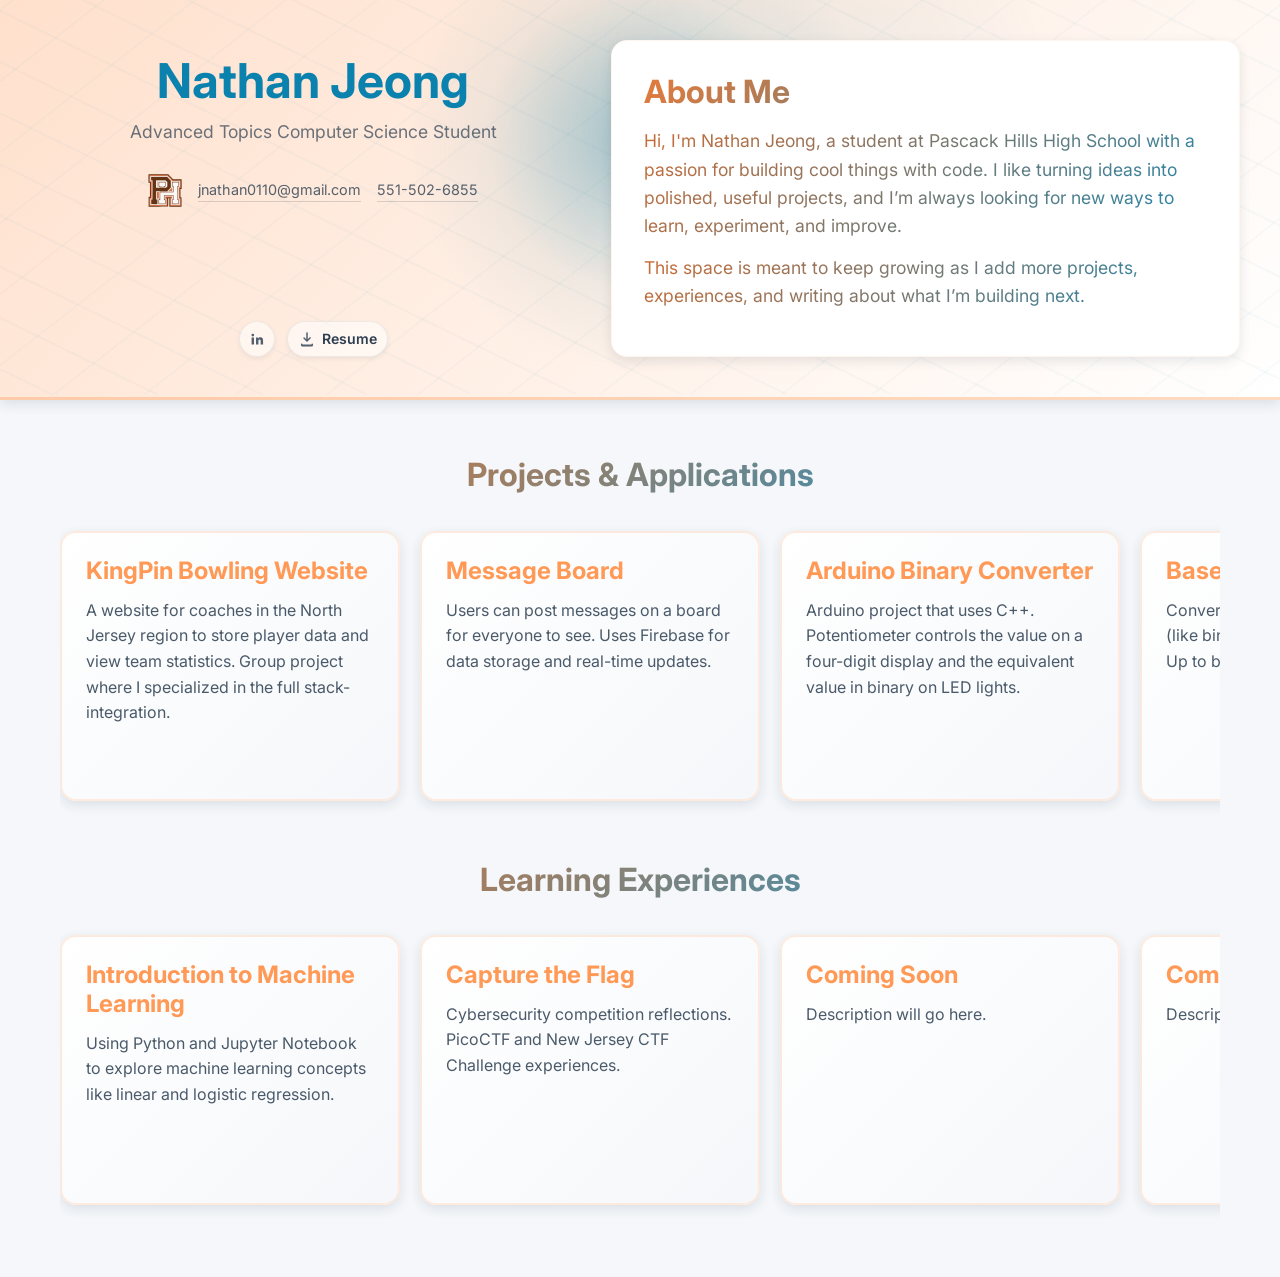
==== index.html @ 11da19f2 "Add files via upload" ====
<!DOCTYPE html>
<html lang="en">
<head>
    <meta charset="UTF-8">
    <meta name="viewport" content="width=device-width, initial-scale=1.0">
    <title>Nathan Jeong | Portfolio</title>
    <link rel="stylesheet" href="shared.css">
    <link rel="stylesheet" href="style.css">
</head>
<body>

    <header class="site-header">
        <div class="site-header-content">
            <div class="site-header-copy">
                <h1>Nathan Jeong</h1>
                <p>Advanced Topics Computer Science Student</p>
                <div class="header-contact-row">
                    <img class="school-line-icon" src="pascackhills.svg" alt="Pascack Hills logo" />
                    <a class="header-contact-link" href="mailto:jnathan0110@gmail.com">jnathan0110@gmail.com</a>
                    <a class="header-contact-link" href="tel:+15515026855">551-502-6855</a>
                </div>
                <div class="header-actions">
                    <a class="header-linkedin" href="https://www.linkedin.com/in/nathan-jeong-464691283/" target="_blank" rel="noreferrer" aria-label="Open LinkedIn profile">
                        <svg viewBox="0 0 24 24" role="img" aria-hidden="true" focusable="false">
                            <path d="M6.4 8.6a1.8 1.8 0 1 1 0-3.6 1.8 1.8 0 0 1 0 3.6zM4.8 9.9H8v9.3H4.8V9.9zm5.3 0h3.1v1.3h.1c.4-.8 1.5-1.7 3-1.7 3.2 0 3.8 2.1 3.8 4.8v4.9h-3.2v-4.3c0-1 0-2.3-1.4-2.3s-1.6 1.1-1.6 2.2v4.4h-3.2V9.9z" />
                        </svg>
                    </a>
                    <a class="header-resume-link" href="resume.txt" download aria-label="Download resume">
                        <svg viewBox="0 0 24 24" role="img" aria-hidden="true" focusable="false">
                            <path d="M12 3a1 1 0 0 1 1 1v8.2l2.3-2.3a1 1 0 1 1 1.4 1.4l-4 4a1 1 0 0 1-1.4 0l-4-4a1 1 0 0 1 1.4-1.4L11 12.2V4a1 1 0 0 1 1-1zM5 18a1 1 0 0 1 1 1v.2h12V19a1 1 0 1 1 2 0v1.2A1.8 1.8 0 0 1 18.2 22H5.8A1.8 1.8 0 0 1 4 20.2V19a1 1 0 0 1 1-1z" />
                        </svg>
                        <span>Resume</span>
                    </a>
                </div>
            </div>

            <div class="header-about card">
                <h2>About Me</h2>
                <p>
                    Hi, I'm Nathan Jeong, a student at Pascack Hills High School with a passion for building cool things with code. I like turning ideas into polished, useful projects, and I’m always looking for new ways to learn, experiment, and improve.
                </p>
                <p>
                    This space is meant to keep growing as I add more projects, experiences, and writing about what I’m building next.
                </p>
            </div>
        </div>
    </header>

    <main class="container">
        <section class="projects section">
            <h2 class="text-center mb-3">Projects & Applications</h2>
            <div class="project-container">
                <a href="kingpin.html" class="project-link">
                    <div class="project-card">
                        <h3>KingPin Bowling Website </h3>
                        <p>A website for coaches in the North Jersey region to store player data and view team statistics. Group project where I specialized in the full stack-integration.</p>
                    </div>
                </a>
                <a href="messageboard.html" class="project-link">
                    <div class="project-card">
                        <h3>Message Board</h3>
                        <p>Users can post messages on a board for everyone to see. Uses Firebase for data storage and real-time updates.</p>
                    </div>
                </a>
                <a href="binaryarduino.html" class="project-link">
                    <div class="project-card">
                        <h3>Arduino Binary Converter</h3>
                        <p>Arduino project that uses C++. Potentiometer controls the value on a four-digit display and the equivalent value in binary on LED lights.</p>
                    </div>
                </a>
                <a href="binaryodometerindex.html" class="project-link">
                    <div class="project-card">
                        <h3>Base Converter</h3>
                        <p>Convert numbers of different bases (like binary to decimal) and vice versa. Up to base 36 conversion.</p>
                    </div>
                </a>
                <a href="hexcolorgame.html" class="project-link">
                    <div class="project-card">
                        <h3>What the Hex?</h3>
                        <p>Game: Guess the color based on the hexadecimal code provided.</p>
                    </div>
                </a>
            </div>
        </section>

        <section class="projects section">
            <h2 class="text-center mb-3">Learning Experiences</h2>
            <div class="project-container">
                <a href="comingsoon.html" class="project-link">
                    <div class="project-card">
                        <h3>Introduction to Machine Learning</h3>
                        <p>Using Python and Jupyter Notebook to explore machine learning concepts like linear and logistic regression.</p>
                    </div>
                </a>
                <a href="comingsoon.html" class="project-link">
                    <div class="project-card">
                        <h3>Capture the Flag</h3>
                        <p>Cybersecurity competition reflections. PicoCTF and New Jersey CTF Challenge experiences.</p>
                    </div>
                </a>
                <a href="comingsoon.html" class="project-link">
                    <div class="project-card">
                        <h3>Coming Soon</h3>
                        <p>Description will go here.</p>
                    </div>
                </a>
                <a href="comingsoon.html" class="project-link">
                    <div class="project-card">
                        <h3>Coming Soon</h3>
                        <p>Description will go here.</p>
                    </div>
                </a>
            </div>
        </section>

    </main>

    <script src="script.js"></script>

</body>
</html>
---- shared.css ----
/* ============================================
   Light Skeuomorphic Design System
   ============================================ */

@import url('https://fonts.googleapis.com/css2?family=Inter:wght@400;500;600;700&display=swap');

/* ============================================
   CSS Variables - 5 Color Palette
   ============================================ */
:root {
    /* Colors */
    --color-primary-white: #FFFFFF;
    --color-soft-gray: #F5F7FA;
    --color-light-orange: #FFE0CC;
    --color-medium-orange: #FF9955;
    --color-accent-teal: #0B82AE;
    --color-charcoal: #2C3E50;
    
    /* Shadows */
    --shadow-sm: 0 2px 4px rgba(44, 62, 80, 0.08);
    --shadow-md: 0 4px 12px rgba(44, 62, 80, 0.12);
    --shadow-lg: 0 8px 24px rgba(44, 62, 80, 0.15);
    --shadow-inset: inset 0 2px 4px rgba(44, 62, 80, 0.06);
    
    /* Borders */
    --border-radius-sm: 8px;
    --border-radius-md: 12px;
    --border-radius-lg: 16px;
    --border-radius-xl: 20px;
    
    /* Transitions */
    --transition-fast: 200ms ease;
    --transition-normal: 300ms ease;
}

/* ============================================
   Global Styles
   ============================================ */
* {
    margin: 0;
    padding: 0;
    box-sizing: border-box;
}

body {
    font-family: 'Inter', -apple-system, BlinkMacSystemFont, 'Segoe UI', sans-serif;
    background-color: var(--color-soft-gray);
    color: var(--color-charcoal);
    line-height: 1.6;
    -webkit-font-smoothing: antialiased;
    -moz-osx-font-smoothing: grayscale;
}

/* ============================================
   Typography
   ============================================ */
h1, h2, h3, h4, h5, h6 {
    color: var(--color-charcoal);
    font-weight: 700;
    line-height: 1.2;
    margin-bottom: 0.5em;
}

h1 { font-size: 2.5rem; }
h2 { font-size: 2rem; }
h3 { font-size: 1.5rem; }
h4 { font-size: 1.25rem; }

p {
    margin-bottom: 1em;
    color: var(--color-charcoal);
    opacity: 0.85;
}

/* ============================================
   Button Components
   ============================================ */
.btn {
    display: inline-block;
    padding: 12px 24px;
    font-size: 1rem;
    font-weight: 600;
    text-decoration: none;
    border-radius: var(--border-radius-md);
    cursor: pointer;
    transition: all var(--transition-normal);
    border: none;
    font-family: inherit;
}

.btn-primary {
    background: linear-gradient(135deg, var(--color-medium-orange) 0%, #FF7733 100%);
    color: var(--color-primary-white);
    box-shadow: var(--shadow-md);
}

.btn-primary:hover {
    transform: translateY(-2px);
    box-shadow: var(--shadow-lg);
}

.btn-primary:active {
    transform: translateY(0);
    box-shadow: var(--shadow-sm);
}

.btn-secondary {
    background: var(--color-primary-white);
    color: var(--color-medium-orange);
    box-shadow: var(--shadow-sm);
    border: 2px solid var(--color-light-orange);
}

.btn-secondary:hover {
    background: var(--color-light-orange);
    transform: translateY(-2px);
    box-shadow: var(--shadow-md);
}

.btn-back {
    display: inline-flex;
    align-items: center;
    gap: 8px;
    padding: 10px 20px;
    background: var(--color-primary-white);
    color: var(--color-charcoal);
    border-radius: var(--border-radius-lg);
    box-shadow: var(--shadow-sm);
    text-decoration: none;
    font-weight: 500;
    transition: all var(--transition-normal);
}

.btn-back:hover {
    transform: translateY(-2px);
    box-shadow: var(--shadow-md);
    background: var(--color-light-orange);
}

/* ============================================
   Card Components
   ============================================ */
.card {
    background: var(--color-primary-white);
    border-radius: var(--border-radius-lg);
    box-shadow: var(--shadow-md);
    padding: 24px;
    transition: all var(--transition-normal);
    border: 1px solid rgba(255, 153, 85, 0.1);
    will-change: transform;
    position: relative;
    z-index: 1;
}

.card:hover {
    transform: translateY(-3px);
    box-shadow: var(--shadow-lg);
    z-index: 2;
}

.card-header {
    background: linear-gradient(135deg, var(--color-light-orange) 0%, rgba(255, 224, 204, 0.5) 100%);
    border-radius: var(--border-radius-lg) var(--border-radius-lg) 0 0;
    padding: 32px 24px;
    text-align: center;
    box-shadow: var(--shadow-sm);
}

.card-body {
    background: var(--color-primary-white);
    border-radius: 0 0 var(--border-radius-lg) var(--border-radius-lg);
    padding: 24px;
}

/* ============================================
   Input Components
   ============================================ */
.input {
    width: 100%;
    padding: 12px 16px;
    font-size: 1rem;
    font-family: inherit;
    color: var(--color-charcoal);
    background: var(--color-primary-white);
    border: 2px solid var(--color-light-orange);
    border-radius: var(--border-radius-md);
    box-shadow: var(--shadow-inset);
    transition: all var(--transition-fast);
    outline: none;
}

.input:focus {
    border-color: var(--color-medium-orange);
    box-shadow: 0 0 0 3px rgba(255, 153, 85, 0.15), var(--shadow-inset);
}

.input::placeholder {
    color: var(--color-charcoal);
    opacity: 0.4;
}

/* Select Dropdown */
select.input {
    cursor: pointer;
    background-image: url("data:image/svg+xml,%3Csvg xmlns='http://www.w3.org/2000/svg' width='12' height='12' viewBox='0 0 12 12'%3E%3Cpath fill='%23FF9955' d='M6 9L1 4h10z'/%3E%3C/svg%3E");
    background-repeat: no-repeat;
    background-position: right 12px center;
    padding-right: 36px;
    appearance: none;
}

/* Range Slider */
input[type="range"] {
    -webkit-appearance: none;
    appearance: none;
    width: 100%;
    height: 8px;
    background: var(--color-light-orange);
    border-radius: 4px;
    outline: none;
    box-shadow: var(--shadow-inset);
}

input[type="range"]::-webkit-slider-thumb {
    -webkit-appearance: none;
    appearance: none;
    width: 24px;
    height: 24px;
    background: linear-gradient(135deg, var(--color-medium-orange), var(--color-accent-teal));
    border-radius: 50%;
    cursor: pointer;
    box-shadow: var(--shadow-md);
    transition: all var(--transition-fast);
}

input[type="range"]::-webkit-slider-thumb:hover {
    transform: scale(1.1);
    box-shadow: var(--shadow-lg);
}

input[type="range"]::-moz-range-thumb {
    width: 24px;
    height: 24px;
    background: linear-gradient(135deg, var(--color-medium-orange), var(--color-accent-teal));
    border-radius: 50%;
    cursor: pointer;
    border: none;
    box-shadow: var(--shadow-md);
    transition: all var(--transition-fast);
}

input[type="range"]::-moz-range-thumb:hover {
    transform: scale(1.1);
    box-shadow: var(--shadow-lg);
}

/* ============================================
   Container & Layout
   ============================================ */
.container {
    max-width: 1200px;
    margin: 0 auto;
    padding: 20px;
}

.section {
    margin-bottom: 48px;
}

/* ============================================
   Header Styles
   ============================================ */
.site-header {
    position: relative;
    overflow: hidden;
    isolation: isolate;
    background:
        radial-gradient(circle at var(--crack-x, 50%) var(--crack-y, 35%), rgba(11, 130, 174, 0.24), transparent 22%),
        linear-gradient(135deg, var(--color-light-orange) 0%, var(--color-primary-white) 100%);
    padding: 40px 20px;
    box-shadow: var(--shadow-md);
    border-bottom: 3px solid rgba(255, 153, 85, 0.3);
}

.site-header::before {
    content: '';
    position: absolute;
    inset: 0;
    background:
        repeating-linear-gradient(
            26deg,
            transparent 0 22px,
            rgba(11, 130, 174, var(--crack-strength, 0.05)) 22px 24px,
            transparent 24px 46px
        ),
        repeating-linear-gradient(
            -38deg,
            transparent 0 26px,
            rgba(11, 130, 174, calc(var(--crack-strength, 0.05) * 0.9)) 26px 28px,
            transparent 28px 56px
        );
    opacity: 0.72;
    pointer-events: none;
    z-index: 0;
    transform: translate(
        calc((var(--crack-x, 50%) - 50%) * 0.04),
        calc((var(--crack-y, 35%) - 50%) * 0.04)
    );
}

.site-header::after {
    content: '';
    position: absolute;
    inset: 0;
    background:
        radial-gradient(circle at var(--crack-x, 50%) var(--crack-y, 35%), rgba(11, 130, 174, 0.18), transparent 34%),
        radial-gradient(circle at calc(var(--crack-x, 50%) + 14%) calc(var(--crack-y, 35%) - 10%), rgba(11, 130, 174, 0.08), transparent 28%);
    mix-blend-mode: multiply;
    pointer-events: none;
    z-index: 0;
}

.site-header-content {
    position: relative;
    z-index: 1;
    max-width: 1200px;
    margin: 0 auto;
    display: grid;
    grid-template-columns: minmax(280px, 1fr) minmax(360px, 1.15fr);
    gap: 24px;
    align-items: stretch;
}

.site-header-copy {
    display: flex;
    flex-direction: column;
    justify-content: flex-start;
    min-height: 100%;
    text-align: center;
    align-items: center;
    padding-top: 12px;
}

.header-contact-row {
    display: flex;
    flex-wrap: wrap;
    align-items: center;
    justify-content: center;
    gap: 10px 16px;
    margin-top: 10px;
}

.school-line-icon {
    width: 34px;
    height: 34px;
    object-fit: contain;
    border: 0;
    border-radius: 0;
    box-shadow: none;
    background: transparent;
    flex: 0 0 auto;
}

.header-contact-link {
    color: rgba(44, 62, 80, 0.8);
    text-decoration: none;
    font-size: 0.9rem;
    border-bottom: 1px solid rgba(44, 62, 80, 0.18);
    transition: color var(--transition-fast), border-color var(--transition-fast);
}

.header-contact-link:hover {
    color: var(--color-accent-teal);
    border-color: var(--color-accent-teal);
}

.header-actions {
    display: flex;
    flex-wrap: wrap;
    gap: 12px;
    margin-top: auto;
    padding-top: 28px;
    justify-content: center;
    align-items: center;
}

.header-actions .btn {
    display: inline-flex;
    align-items: center;
    justify-content: center;
}

.header-linkedin {
    display: inline-flex;
    align-items: center;
    justify-content: center;
    width: 36px;
    height: 36px;
    border-radius: 999px;
    background: rgba(255, 255, 255, 0.55);
    border: 1px solid rgba(44, 62, 80, 0.08);
    box-shadow: var(--shadow-sm);
    transition: transform var(--transition-normal), box-shadow var(--transition-normal), background var(--transition-normal);
}

.header-linkedin:hover {
    transform: translateY(-2px);
    box-shadow: var(--shadow-md);
    background: rgba(255, 255, 255, 0.8);
}

.header-linkedin svg,
.header-resume-link svg {
    width: 18px;
    height: 18px;
    fill: rgba(44, 62, 80, 0.82);
}

.header-resume-link {
    display: inline-flex;
    align-items: center;
    justify-content: center;
    gap: 6px;
    min-height: 36px;
    color: var(--color-charcoal);
    text-decoration: none;
    font-size: 0.88rem;
    font-weight: 600;
    padding: 0 10px;
    border-radius: 999px;
    border: 1px solid rgba(44, 62, 80, 0.08);
    background: rgba(255, 255, 255, 0.55);
    box-shadow: var(--shadow-sm);
    transition: transform var(--transition-fast), box-shadow var(--transition-fast), background var(--transition-fast);
}

.header-resume-link:hover {
    transform: translateY(-2px);
    box-shadow: var(--shadow-md);
    background: rgba(255, 255, 255, 0.8);
}

.header-linkedin:hover svg,
.header-resume-link:hover svg {
    fill: var(--color-accent-teal);
}

.header-about {
    align-self: stretch;
    min-height: 100%;
    text-align: left;
    padding: 32px;
    backdrop-filter: blur(4px);
}

.site-header h1 {
    font-size: 3rem;
    margin-bottom: 8px;
    color: var(--color-accent-teal);
}

.site-header p {
    font-size: 1.1rem;
    opacity: 0.7;
    max-width: 42ch;
}

.site-header-copy h1,
.site-header-copy p {
    margin-left: auto;
    margin-right: auto;
}

.header-about h2 {
    margin-bottom: 16px;
    color: #e67a3a;
    background: linear-gradient(135deg, #e67a3a 0%, #0b82ae 100%);
    -webkit-background-clip: text;
    background-clip: text;
    -webkit-text-fill-color: transparent;
}

.header-about p {
    max-width: 60ch;
    margin-bottom: 14px;
    color: #c96a33;
    background: linear-gradient(135deg, #c96a33 0%, #1c84ad 100%);
    -webkit-background-clip: text;
    background-clip: text;
    -webkit-text-fill-color: transparent;
    opacity: 0.98;
}

/* ============================================
   Image Styles
   ============================================ */
img {
    max-width: 100%;
    height: auto;
    border-radius: var(--border-radius-md);
    box-shadow: var(--shadow-sm);
    border: 3px solid var(--color-primary-white);
}

/* ============================================
   Utility Classes
   ============================================ */
.text-center { text-align: center; }
.mt-1 { margin-top: 8px; }
.mt-2 { margin-top: 16px; }
.mt-3 { margin-top: 24px; }
.mt-4 { margin-top: 32px; }
.mb-1 { margin-bottom: 8px; }
.mb-2 { margin-bottom: 16px; }
.mb-3 { margin-bottom: 24px; }
.mb-4 { margin-bottom: 32px; }
.p-1 { padding: 8px; }
.p-2 { padding: 16px; }
.p-3 { padding: 24px; }
.p-4 { padding: 32px; }

/* ============================================
   Responsive Design
   ============================================ */
@media (max-width: 768px) {
    h1 { font-size: 2rem; }
    h2 { font-size: 1.5rem; }
    .site-header h1 { font-size: 2rem; }
    .card { padding: 16px; }

    .site-header-content {
        grid-template-columns: 1fr;
    }

    .site-header-copy {
        text-align: center;
        align-items: center;
        padding-top: 4px;
    }

    .header-actions {
        justify-content: center;
    }

    .header-contact-row {
        gap: 8px 12px;
    }

    .header-about {
        padding: 24px;
    }
}
---- style.css ----
/* Light Skeuomorphic Portfolio Styles */

/* Project sections */
.projects {
    margin-bottom: 32px;
    padding-top: 8px;
}

.projects > h2 {
    color: #ff6f1a;
    background: linear-gradient(135deg, #ff6f1a 0%, #0097de 100%);
    -webkit-background-clip: text;
    background-clip: text;
    -webkit-text-fill-color: transparent;
}

.container .projects:first-of-type {
    margin-top: 28px;
}

.about-me {
    margin-bottom: 48px;
}

.about-me .card {
    min-height: 260px;
    display: flex;
    flex-direction: column;
    justify-content: center;
    text-align: left;
}

.about-me .card h2,
.about-me .card p {
    max-width: 60ch;
}

.about-me .card p {
    max-width: 60ch;
}

.project-container {
    display: flex;
    align-items: stretch;
    gap: 20px;
    overflow-x: auto;
    overflow-y: visible;
    padding: 12px 4px 20px;
    -webkit-overflow-scrolling: touch;
    scroll-snap-type: x proximity;
    cursor: grab;
    touch-action: pan-y;
    scrollbar-width: thin;
    scrollbar-color: #0B82AE rgba(11, 130, 174, 0.2);
}

.project-container:hover {
    cursor: grab;
}

/* Styling for each project card */
.project-card {
    background: linear-gradient(135deg, #FFFFFF 0%, #F5F7FA 100%);
    border-radius: 16px;
    box-shadow: 0 4px 12px rgba(44, 62, 80, 0.12);
    padding: 24px;
    width: clamp(280px, 28vw, 340px);
    min-width: 280px;
    min-height: 270px;
    height: 100%;
    display: flex;
    flex-direction: column;
    transition: all 300ms ease;
    scroll-snap-align: start;
    border: 2px solid rgba(255, 224, 204, 0.6);
    will-change: transform;
    position: relative;
    transform-origin: center bottom;
}

.project-card h3 {
    color: #FF9955;
    margin-bottom: 12px;
}

.project-card p {
    color: #2C3E50;
    opacity: 0.85;
    line-height: 1.6;
    max-width: 30ch;
}

/* Hover effect with gentle lift */
.project-card:hover {
    transform: translateY(-4px);
    box-shadow: 0 8px 24px rgba(44, 62, 80, 0.15);
    border-color: #FF9955;
    z-index: 2;
}

.project-container::-webkit-scrollbar {
    height: 12px;
}

.project-container::-webkit-scrollbar-track {
    background: rgba(11, 130, 174, 0.16);
    border-radius: 999px;
}

.project-container::-webkit-scrollbar-thumb {
    background: linear-gradient(135deg, #0B82AE 0%, #0E6F98 100%);
    border-radius: 999px;
    border: 3px solid rgba(245, 247, 250, 0.8);
}

.project-container::-webkit-scrollbar-thumb:hover {
    background: linear-gradient(135deg, #2A93BC 0%, #1A7CA5 100%);
}

.project-link {
    text-decoration: none;
    color: inherit;
    display: flex;
    flex: 0 0 auto;
    user-select: none;
    -webkit-user-drag: none;
    width: clamp(280px, 28vw, 340px);
}

.project-link:hover .project-card {
    transform: translateY(-4px);
    box-shadow: 0 8px 24px rgba(44, 62, 80, 0.15);
    border-color: #FF9955;
    z-index: 2;
}

.project-container.is-dragging {
    cursor: grabbing;
}

.project-container.is-dragging .project-link {
    pointer-events: none;
}
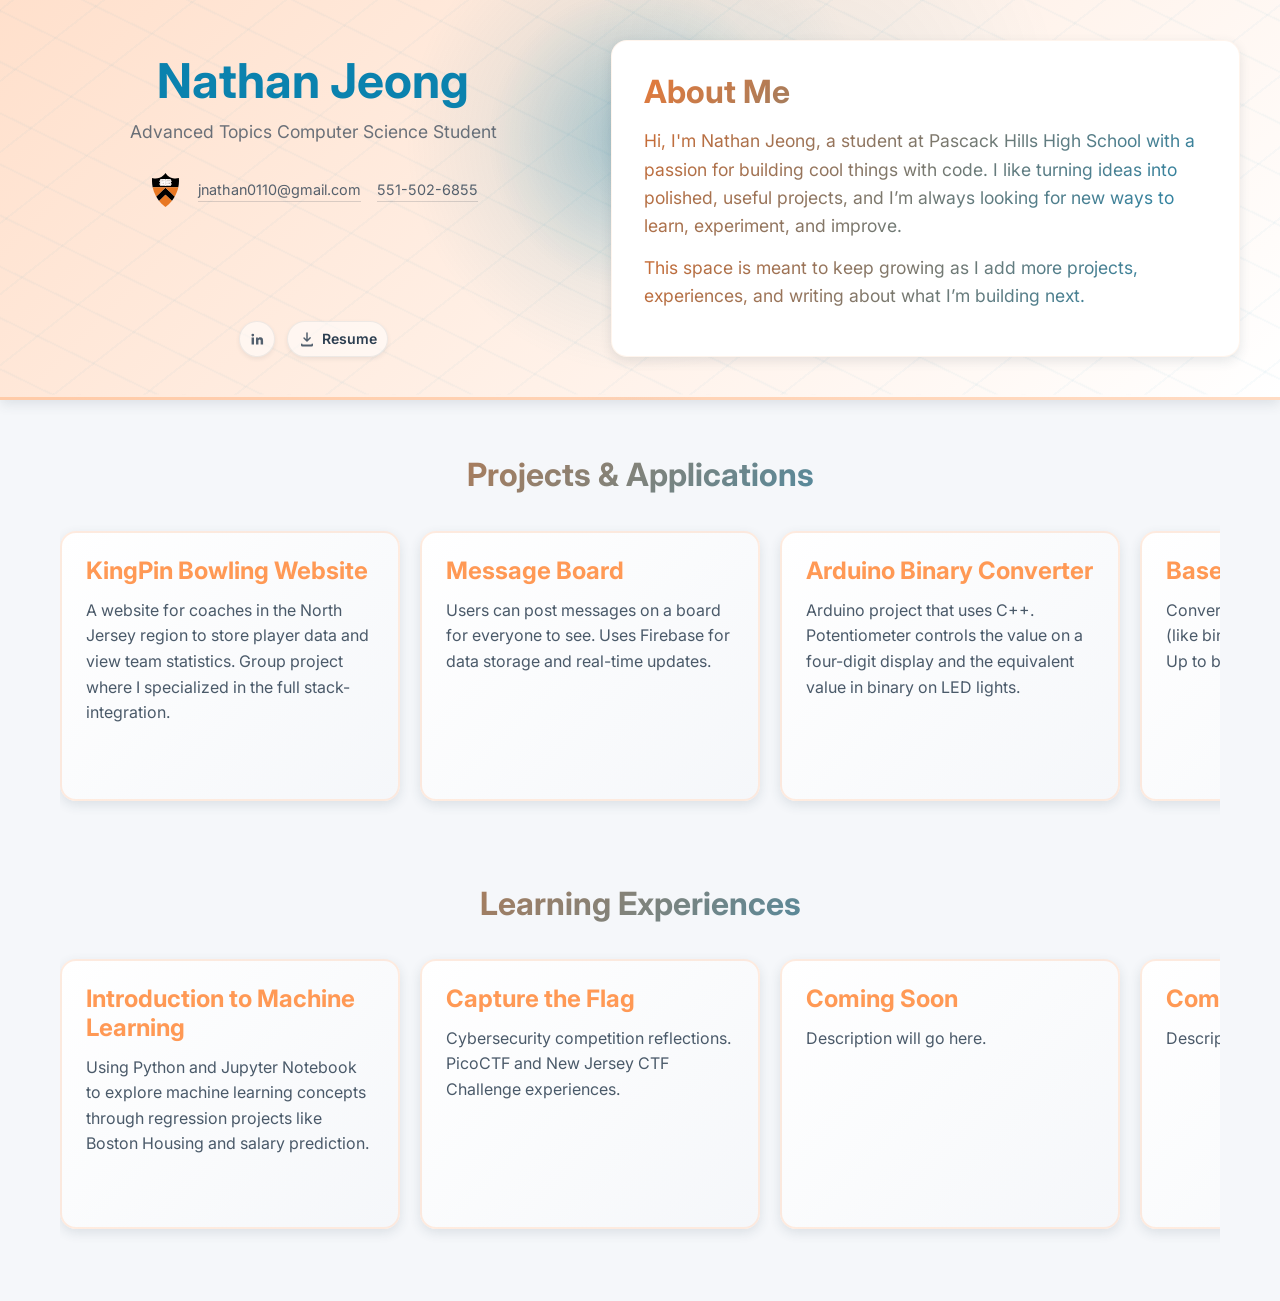
==== commit 93d7e2ae: "feat: add light skeuomorphic design system with interactive header and project carousel - Implemente" ====
--- a/index.html
+++ b/index.html
@@ -15,7 +15,7 @@
                 <h1>Nathan Jeong</h1>
                 <p>Advanced Topics Computer Science Student</p>
                 <div class="header-contact-row">
-                    <img class="school-line-icon" src="pascackhills.svg" alt="Pascack Hills logo" />
+                    <img class="school-line-icon" src="princeton.svg" alt="Princeton logo" />
                     <a class="header-contact-link" href="mailto:jnathan0110@gmail.com">jnathan0110@gmail.com</a>
                     <a class="header-contact-link" href="tel:+15515026855">551-502-6855</a>
                 </div>
@@ -86,10 +86,10 @@
         <section class="projects section">
             <h2 class="text-center mb-3">Learning Experiences</h2>
             <div class="project-container">
-                <a href="comingsoon.html" class="project-link">
+                <a href="machine-learning.html" class="project-link">
                     <div class="project-card">
                         <h3>Introduction to Machine Learning</h3>
-                        <p>Using Python and Jupyter Notebook to explore machine learning concepts like linear and logistic regression.</p>
+                        <p>Using Python and Jupyter Notebook to explore machine learning concepts through regression projects like Boston Housing and salary prediction.</p>
                     </div>
                 </a>
                 <a href="comingsoon.html" class="project-link">
--- a/style.css
+++ b/style.css
@@ -4,6 +4,10 @@
 .projects {
     margin-bottom: 32px;
     padding-top: 8px;
+}
+
+.projects + .projects {
+    margin-top: 56px;
 }
 
 .projects > h2 {
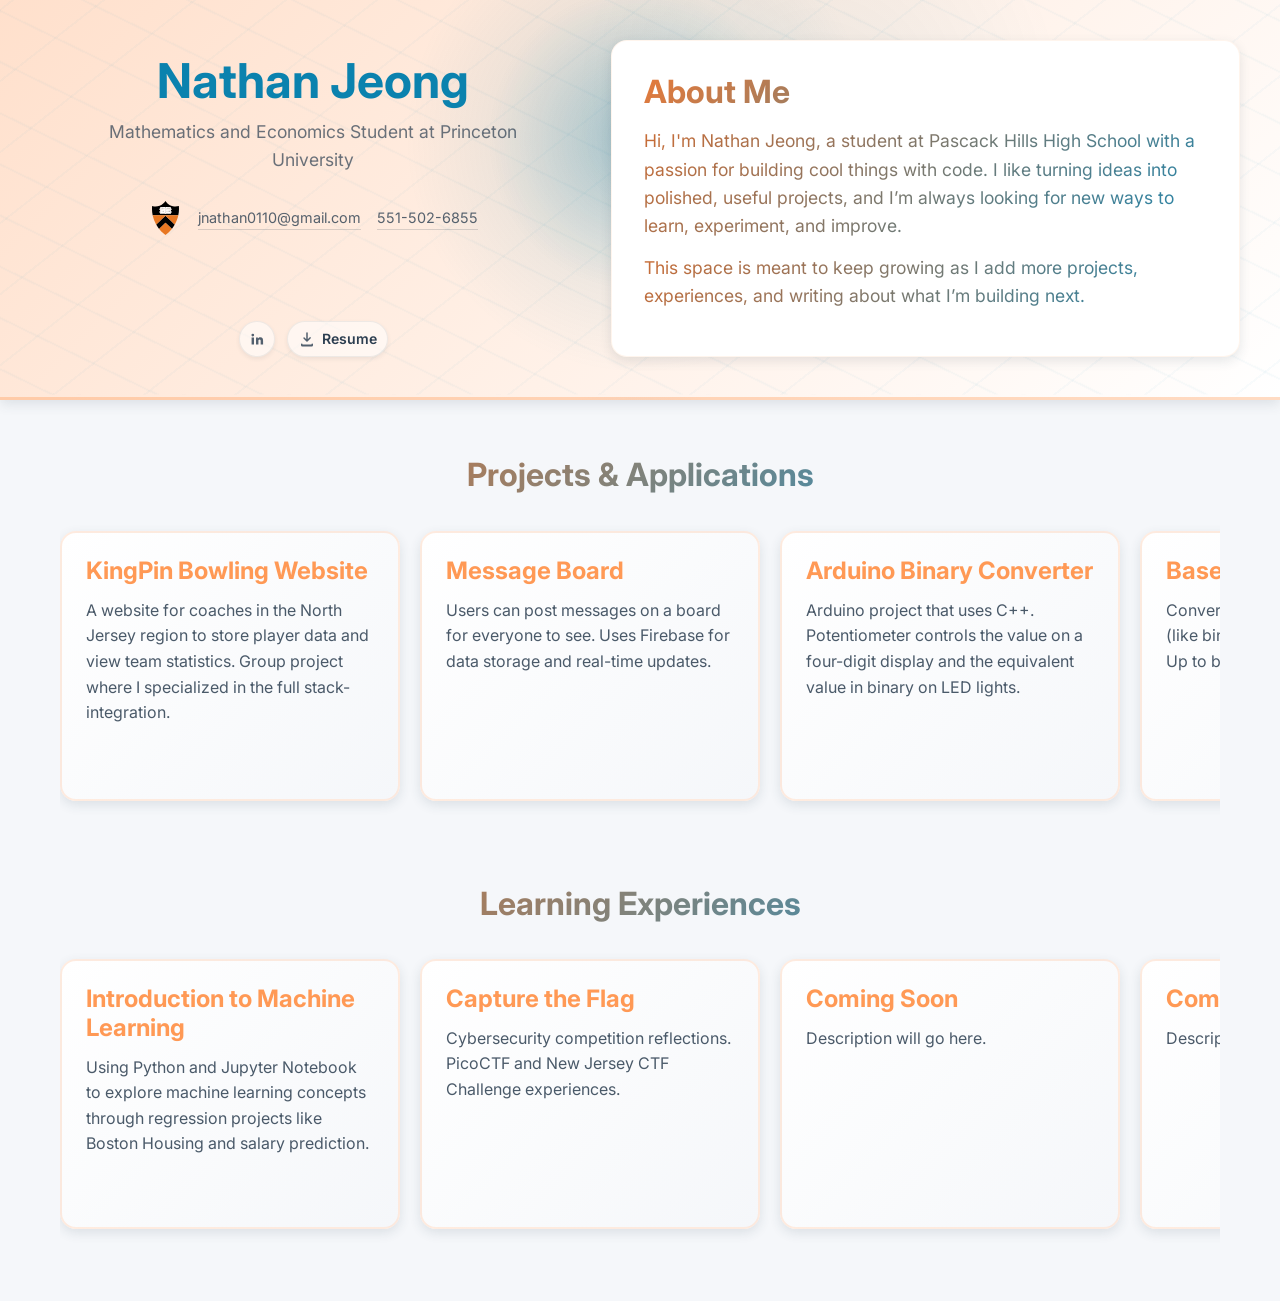
==== commit b22dbbe2: "Update student description in index.html" ====
--- a/index.html
+++ b/index.html
@@ -13,7 +13,7 @@
         <div class="site-header-content">
             <div class="site-header-copy">
                 <h1>Nathan Jeong</h1>
-                <p>Advanced Topics Computer Science Student</p>
+                <p>Mathematics and Economics Student at Princeton University</p>
                 <div class="header-contact-row">
                     <img class="school-line-icon" src="princeton.svg" alt="Princeton logo" />
                     <a class="header-contact-link" href="mailto:jnathan0110@gmail.com">jnathan0110@gmail.com</a>
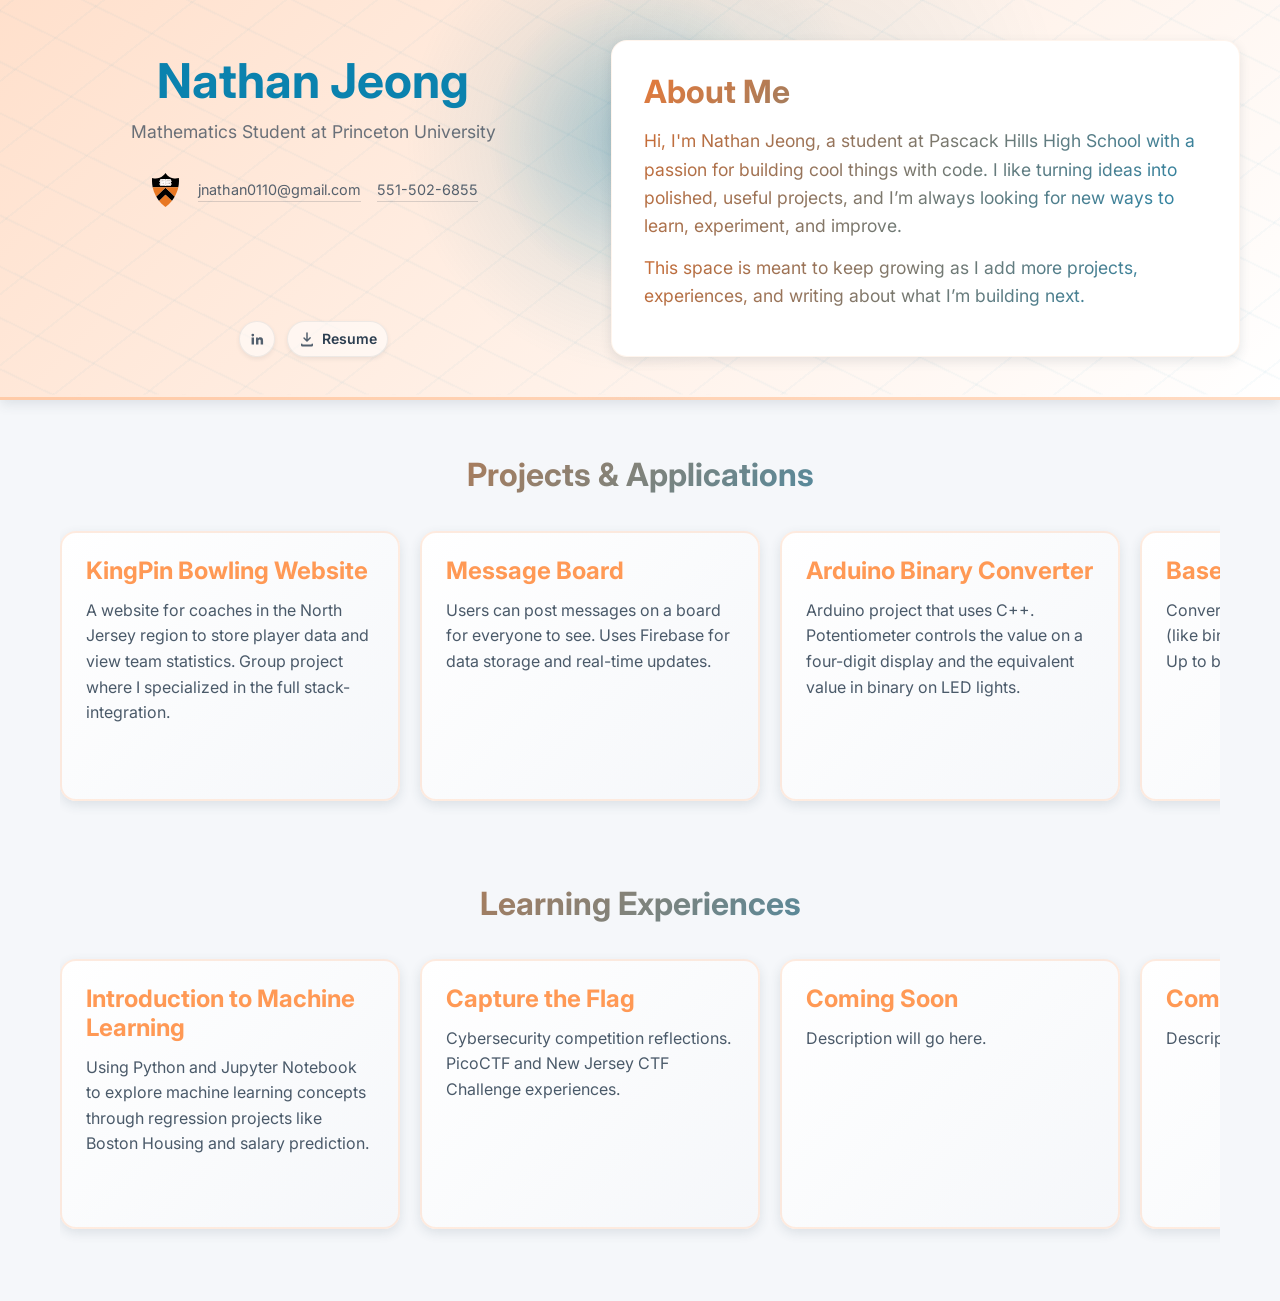
==== commit 8a11a211: "fix: update student description and refine project summary in portfolio" ====
--- a/index.html
+++ b/index.html
@@ -13,7 +13,7 @@
         <div class="site-header-content">
             <div class="site-header-copy">
                 <h1>Nathan Jeong</h1>
-                <p>Mathematics and Economics Student at Princeton University</p>
+                <p>Mathematics Student at Princeton University</p>
                 <div class="header-contact-row">
                     <img class="school-line-icon" src="princeton.svg" alt="Princeton logo" />
                     <a class="header-contact-link" href="mailto:jnathan0110@gmail.com">jnathan0110@gmail.com</a>
